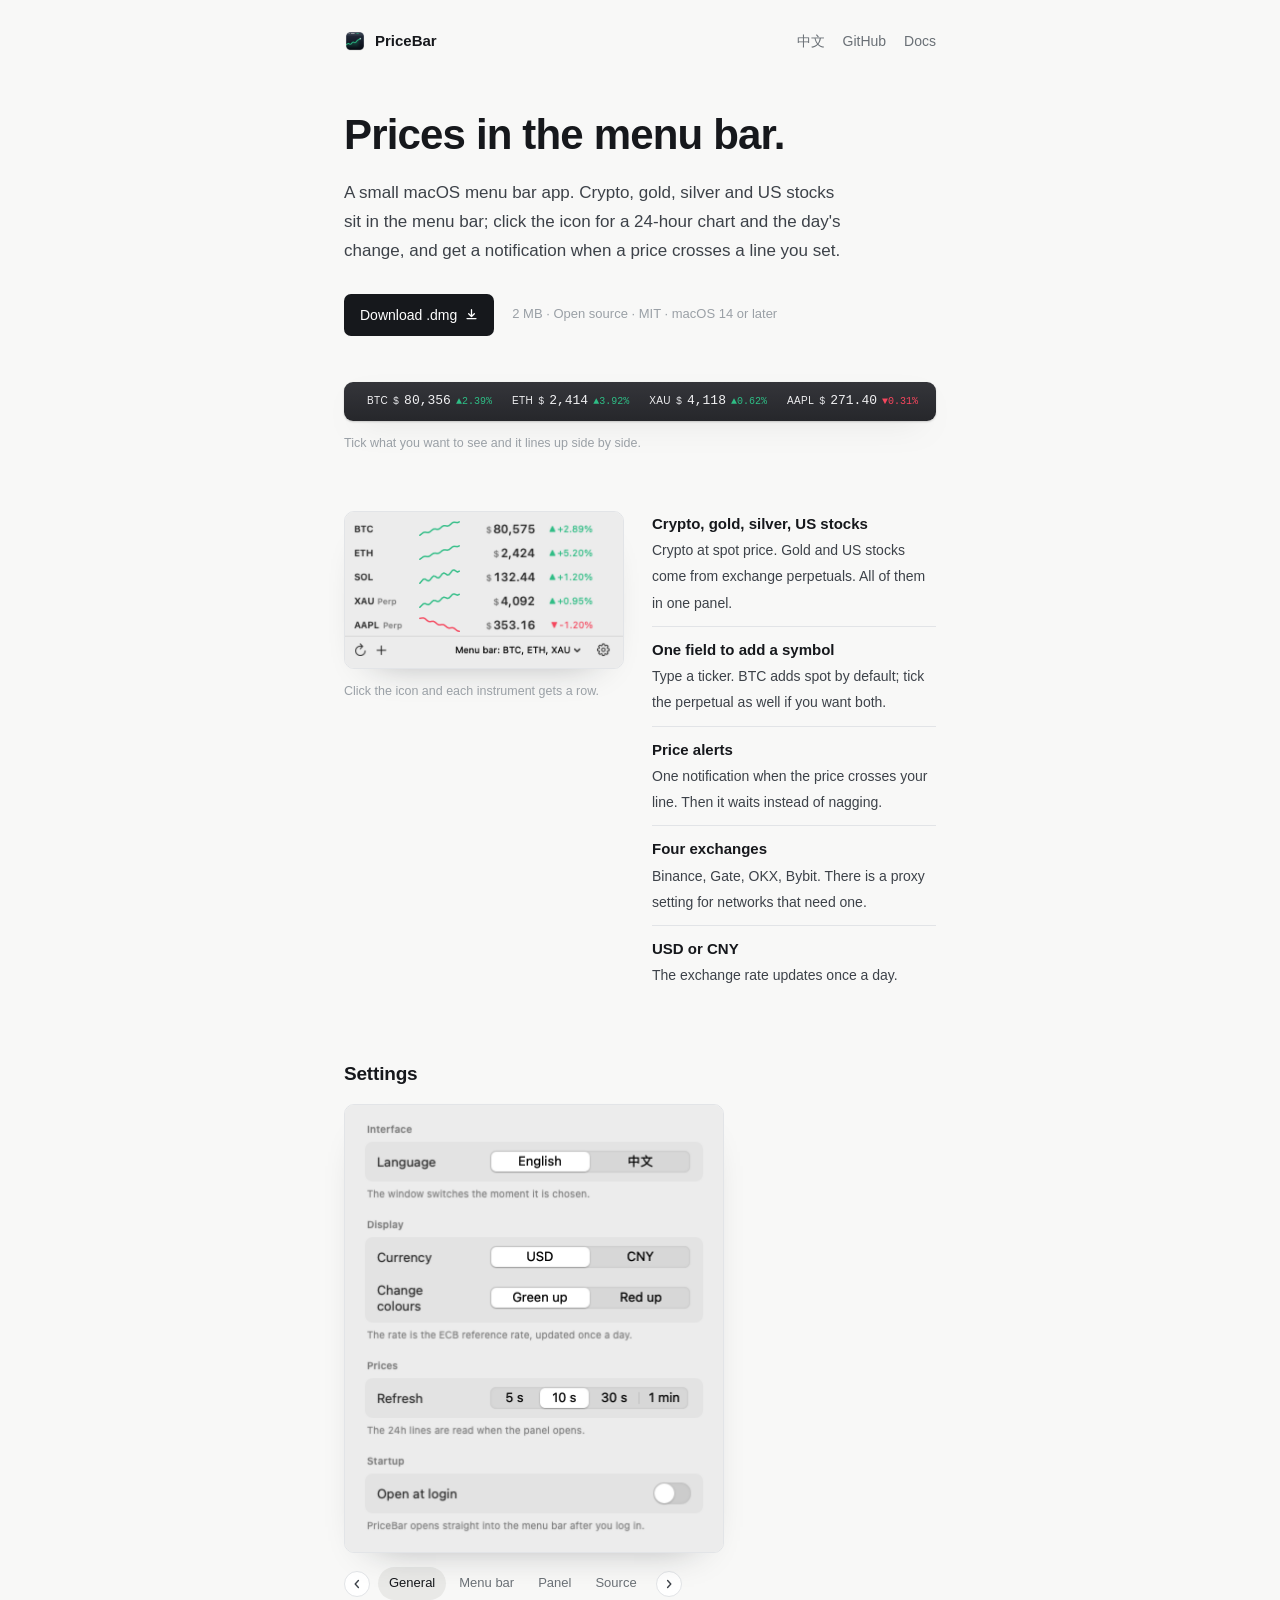
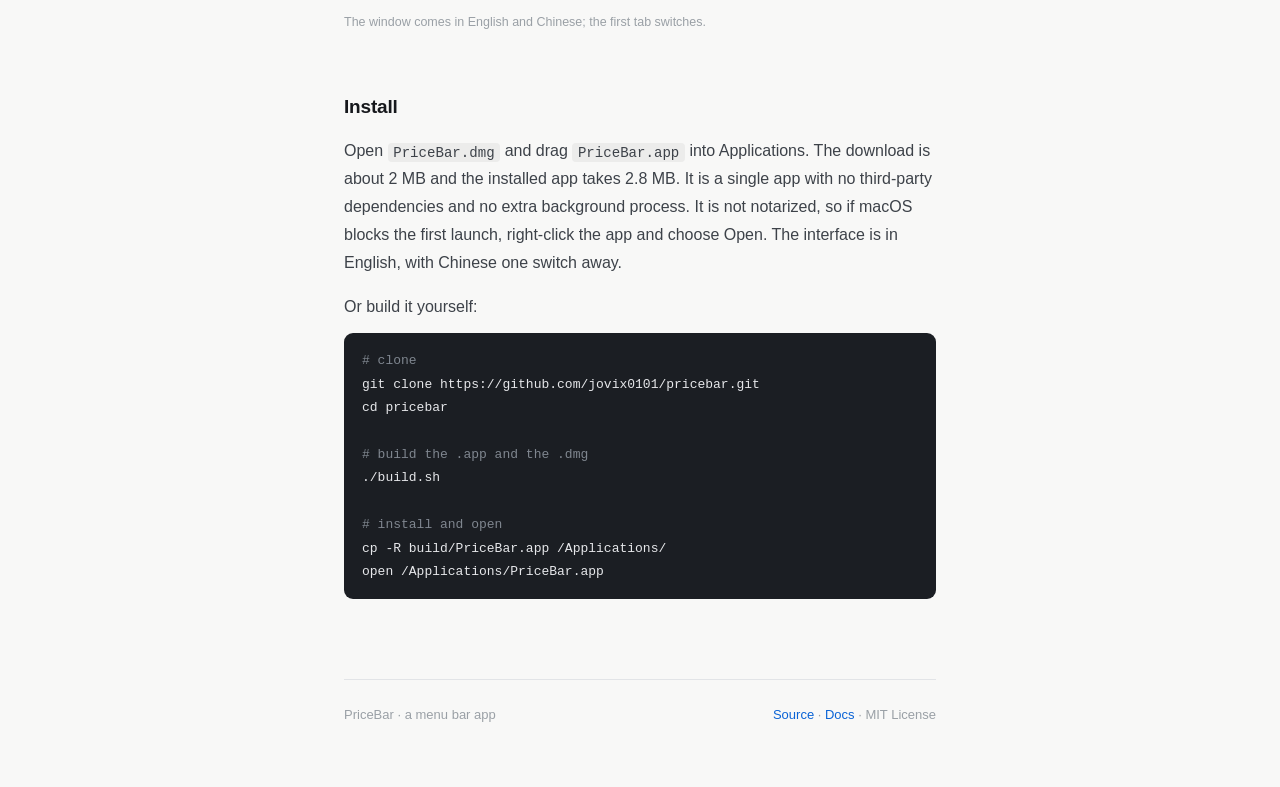
==== docs/index.html @ 07b7ef8c "界面中英双语，默认英文；产品页英文在前 设置里加语言（通用页第一组，默认英文），选完立刻生效，不用重启。界面 不再写死中文：Sources/PriceBarCore/Strings.swift 收着界" ====
<!doctype html>
<html lang="en">
<head>
<meta charset="utf-8">
<meta name="viewport" content="width=device-width, initial-scale=1">
<title>PriceBar — prices in the menu bar</title>
<meta name="description" content="A macOS menu bar app for crypto, gold, silver and US stock prices. Click the icon for a 24-hour chart and change, and get a notification when a price crosses your line. Open source, free.">
<link rel="canonical" href="https://jovix0101.github.io/pricebar/">
<link rel="alternate" hreflang="zh-CN" href="https://jovix0101.github.io/pricebar/zh.html">
<link rel="alternate" hreflang="en" href="https://jovix0101.github.io/pricebar/">
<link rel="alternate" hreflang="x-default" href="https://jovix0101.github.io/pricebar/">
<meta name="theme-color" content="#f8f8f7">
<link rel="apple-touch-icon" href="icon.png">
<link rel="icon" href="data:image/svg+xml,%3Csvg xmlns='http://www.w3.org/2000/svg' viewBox='0 0 64 64'%3E%3Crect width='64' height='64' rx='14' fill='%2316181c'/%3E%3Cpath d='M12 40l10-9 8 5 9-13 13-6' fill='none' stroke='%232ebd85' stroke-width='5' stroke-linecap='round' stroke-linejoin='round'/%3E%3C/svg%3E">

<meta property="og:type" content="website">
<meta property="og:site_name" content="PriceBar">
<meta property="og:locale" content="en_US">
<meta property="og:url" content="https://jovix0101.github.io/pricebar/">
<meta property="og:title" content="PriceBar — prices in the menu bar">
<meta property="og:description" content="A macOS menu bar app for crypto, gold, silver and US stock prices: 24-hour chart, change, price alerts. Open source, free.">
<meta property="og:image" content="https://jovix0101.github.io/pricebar/card.png">
<meta property="og:image:width" content="1200">
<meta property="og:image:height" content="630">
<meta name="twitter:card" content="summary_large_image">
<meta name="twitter:title" content="PriceBar — prices in the menu bar">
<meta name="twitter:description" content="A macOS menu bar app for crypto, gold, silver and US stock prices: 24-hour chart, change, price alerts. Open source, free.">
<meta name="twitter:image" content="https://jovix0101.github.io/pricebar/card.png">

<script type="application/ld+json">
{
  "@context": "https://schema.org",
  "@type": "SoftwareApplication",
  "name": "PriceBar",
  "operatingSystem": "macOS 14+",
  "applicationCategory": "FinanceApplication",
  "applicationSubCategory": "Price ticker",
  "description": "A macOS menu bar app for crypto, gold, silver and US stock prices: 24-hour chart, change, price alerts.",
  "url": "https://jovix0101.github.io/pricebar/",
  "downloadUrl": "https://github.com/jovix0101/pricebar/releases/latest",
  "fileSize": "2 MB",
  "screenshot": "https://jovix0101.github.io/pricebar/panel.png",
  "softwareVersion": "0.4.0",
  "license": "https://opensource.org/license/mit",
  "isAccessibleForFree": true,
  "offers": { "@type": "Offer", "price": "0", "priceCurrency": "USD" },
  "author": { "@type": "Person", "name": "jovix0101", "url": "https://github.com/jovix0101" },
  "codeRepository": "https://github.com/jovix0101/pricebar"
}
</script>

<link rel="stylesheet" href="style.css">
<script>document.documentElement.className += ' shots-js';</script>
</head>
<body>

<div class="wrap">

  <header>
    <div class="wordmark">
      <img src="icon.png" width="22" height="22" alt="" aria-hidden="true" style="display:block">
      PriceBar
    </div>
    <nav>
      <a href="zh.html" lang="zh-CN" hreflang="zh-CN">中文</a>
      <a href="https://github.com/jovix0101/pricebar">GitHub</a>
      <a href="https://github.com/jovix0101/pricebar#readme">Docs</a>
    </nav>
  </header>

  <div class="hero">
    <h1>Prices in the menu bar.</h1>
    <p class="lede">
      A small macOS menu bar app. Crypto, gold, silver and US stocks sit in the menu bar;
      click the icon for a 24-hour chart and the day's change, and get a notification
      when a price crosses a line you set.
    </p>

    <div class="actions">
      <a class="btn" href="https://github.com/jovix0101/pricebar/releases/latest/download/PriceBar.dmg">
        Download .dmg
        <svg width="13" height="13" viewBox="0 0 16 16" fill="none" aria-hidden="true">
          <path d="M8 2v8M4.5 7l3.5 3.5L11.5 7M2.5 13h11" stroke="currentColor" stroke-width="1.6"
                stroke-linecap="round" stroke-linejoin="round"/>
        </svg>
      </a>
      <span class="meta">2 MB · Open source · MIT · macOS 14 or later</span>
    </div>

    <div class="menubar" role="img" aria-label="Menu bar example: BTC $80,356 ▲2.39%, ETH $2,414 ▲3.92%, XAU $4,118 ▲0.62%, AAPL $271.40 ▼0.31%">
      <div class="label">
        <span class="coin">BTC</span><span class="sym">$</span><span>80,356</span><span class="chg">▲2.39%</span>
      </div>
      <div class="label">
        <span class="coin">ETH</span><span class="sym">$</span><span>2,414</span><span class="chg">▲3.92%</span>
      </div>
      <div class="label">
        <span class="coin">XAU</span><span class="sym">$</span><span>4,118</span><span class="chg">▲0.62%</span>
      </div>
      <div class="label">
        <span class="coin">AAPL</span><span class="sym">$</span><span>271.40</span><span class="chg down">▼0.31%</span>
      </div>
    </div>
    <p class="cap">Tick what you want to see and it lines up side by side.</p>
  </div>

  <section>
    <div class="pair">
      <figure>
        <img class="shot shot-panel" src="panel.png" width="300" height="169" loading="lazy"
             alt="PriceBar panel: BTC and ETH spot, gold XAU and Apple AAPL perpetuals, each with a 24-hour chart, dollar price and change">
        <figcaption class="cap">Click the icon and each instrument gets a row.</figcaption>
      </figure>
      <ul class="points">
        <li><b>Crypto, gold, silver, US stocks</b><span>Crypto at spot price. Gold and US stocks come from exchange perpetuals. All of them in one panel.</span></li>
        <li><b>One field to add a symbol</b><span>Type a ticker. BTC adds spot by default; tick the perpetual as well if you want both.</span></li>
        <li><b>Price alerts</b><span>One notification when the price crosses your line. Then it waits instead of nagging.</span></li>
        <li><b>Four exchanges</b><span>Binance, Gate, OKX, Bybit. There is a proxy setting for networks that need one.</span></li>
        <li><b>USD or CNY</b><span>The exchange rate updates once a day.</span></li>
      </ul>
    </div>
  </section>

  <section>
    <h2>Settings</h2>
    <div class="shots" data-shots>
      <div class="shots-track">
        <figure class="shot-slide on">
          <img src="settings-general.png" width="380" height="450"
               alt="General tab: currency in USD or CNY, green-or-red change colours, refresh interval from 5 seconds to a minute, and launch at login">
        </figure>
        <figure class="shot-slide">
          <img src="settings-menubar.png" width="380" height="326"
               alt="Menu bar tab: which instruments appear in the menu bar, drag the handles to reorder, and text colour set to automatic, dark, light or following the change">
        </figure>
        <figure class="shot-slide">
          <img src="settings-panel.png" width="380" height="171"
               alt="Panel tab: how many rows the panel shows before it scrolls, and whether a click opens the contract page">
        </figure>
        <figure class="shot-slide">
          <img src="settings-source.png" width="380" height="197"
               alt="Source and proxy tab: pick Binance, Gate, OKX or Bybit, and set the proxy to direct, system or a custom address, with a connection test">
        </figure>
      </div>
      <div class="shots-bar">
        <button class="shots-arrow" data-step="-1" aria-label="Previous tab">
          <svg width="12" height="12" viewBox="0 0 12 12" aria-hidden="true">
            <path d="M7.4 2.6 4.2 6l3.2 3.4" fill="none" stroke="currentColor"
                  stroke-width="1.4" stroke-linecap="round" stroke-linejoin="round"/>
          </svg>
        </button>
        <div class="shots-tabs">
          <button class="shots-tab" aria-pressed="true">General</button>
          <button class="shots-tab" aria-pressed="false">Menu bar</button>
          <button class="shots-tab" aria-pressed="false">Panel</button>
          <button class="shots-tab" aria-pressed="false">Source</button>
        </div>
        <button class="shots-arrow" data-step="1" aria-label="Next tab">
          <svg width="12" height="12" viewBox="0 0 12 12" aria-hidden="true">
            <path d="M4.6 2.6 7.8 6l-3.2 3.4" fill="none" stroke="currentColor"
                  stroke-width="1.4" stroke-linecap="round" stroke-linejoin="round"/>
          </svg>
        </button>
      </div>
      <p class="cap">The window comes in English and Chinese; the first tab switches.</p>
    </div>
  </section>

  <section>
    <h2>Install</h2>
    <p style="margin:0 0 16px;color:var(--body)">
      Open <code>PriceBar.dmg</code> and drag <code>PriceBar.app</code> into Applications.
      The download is about 2 MB and the installed app takes 2.8 MB. It is a single app with no
      third-party dependencies and no extra background process. It is not notarized, so if macOS blocks
      the first launch, right-click the app and choose Open. The interface is in English, with Chinese
      one switch away.
    </p>
    <p style="margin:0 0 12px;color:var(--body)">
      Or build it yourself:
    </p>
<pre><span class="c"># clone</span>
git clone https://github.com/jovix0101/pricebar.git
cd pricebar

<span class="c"># build the .app and the .dmg</span>
./build.sh

<span class="c"># install and open</span>
cp -R build/PriceBar.app /Applications/
open /Applications/PriceBar.app</pre>
  </section>

  <footer>
    <span>PriceBar · a menu bar app</span>
    <span>
      <a href="https://github.com/jovix0101/pricebar">Source</a> ·
      <a href="https://github.com/jovix0101/pricebar/blob/main/README.md">Docs</a> ·
      MIT License
    </span>
  </footer>

</div>

<script src="shots.js" defer></script>
</body>
</html>
---- docs/style.css ----
:root {
    --ink: #16181c;
    --body: #3d4249;
    --muted: #6a7076;
    --faint: #9aa0a6;
    --line: #e2e4e7;
    --paper: #f8f8f7;
    --card: #ffffff;
    /* app 与页面用同一对涨跌色，取自币安 */
    --up: #2ebd85;
    --down: #f6465d;
    --accent: #0a63d6;
    --mono: ui-monospace, "SF Mono", SFMono-Regular, Menlo, monospace;
    --sans: -apple-system, BlinkMacSystemFont, "SF Pro Text", "PingFang SC",
            "Helvetica Neue", "Microsoft YaHei", sans-serif;
  }

  * { box-sizing: border-box; }
  html { -webkit-text-size-adjust: 100%; }

  body {
    margin: 0;
    background: var(--paper);
    color: var(--ink);
    font-family: var(--sans);
    font-size: 16px;
    line-height: 1.75;
    -webkit-font-smoothing: antialiased;
  }

  a { color: var(--accent); text-decoration: none; }
  a:hover { text-decoration: underline; text-underline-offset: 3px; }

  .wrap { max-width: 640px; margin: 0 auto; padding: 0 24px; }

  header {
    display: flex;
    align-items: center;
    justify-content: space-between;
    padding-top: 28px;
    font-size: 14px;
  }

  .wordmark { display: flex; align-items: center; gap: 9px; font-weight: 600; font-size: 15px; }
  header nav { display: flex; gap: 18px; color: var(--muted); }
  header nav a { color: var(--muted); }

  .hero { padding-top: 54px; }

  h1 {
    margin: 0;
    font-size: clamp(28px, 6.4vw, 42px);
    line-height: 1.3;
    letter-spacing: -0.02em;
    font-weight: 600;
  }

  .lede {
    margin: 16px 0 0;
    max-width: 30em;
    font-size: 17px;
    line-height: 1.7;
    color: var(--body);
  }

  .actions {
    display: flex;
    flex-wrap: wrap;
    gap: 10px 18px;
    align-items: center;
    margin-top: 28px;
    font-size: 14px;
  }

  .btn {
    display: inline-flex;
    align-items: center;
    gap: 8px;
    padding: 9px 16px;
    border-radius: 7px;
    background: var(--ink);
    color: #fff;
    font-weight: 500;
  }

  .btn:hover { text-decoration: none; background: #22262d; }
  .actions .meta { color: var(--faint); font-size: 13px; }

  /* 菜单栏示意：把 app 的样子先看一眼，再往下读 */
  .menubar {
    margin-top: 46px;
    border-radius: 9px;
    background: linear-gradient(180deg, #34353a, #26272b);
    box-shadow: 0 1px 2px rgba(0,0,0,.18), 0 12px 32px -18px rgba(0,0,0,.5);
    padding: 8px 18px;
    display: flex;
    justify-content: flex-end;
    align-items: center;
    flex-wrap: wrap;
    gap: 6px 20px;
  }

  .label {
    display: flex;
    align-items: baseline;
    gap: 5px;
    color: #f2f2f4;
    font-family: var(--mono);
    font-size: 13px;
    font-variant-numeric: tabular-nums;
  }

  .label .coin {
    font-family: var(--sans);
    font-size: 10px;
    font-weight: 500;
    letter-spacing: 0.04em;
  }

  .label .sym { font-size: 10px; color: #e4e5e8; }

  /* 涨跌幅永远是红绿，与文字颜色设置无关，所以示意图也这样画 */
  .label .chg { font-size: 10px; color: var(--up); }
  .label .down { color: var(--down); }

  .cap {
    margin: 12px 0 0;
    font-size: 12.5px;
    line-height: 1.6;
    color: var(--faint);
  }

  section { padding-top: 58px; }

  h2 {
    margin: 0 0 14px;
    font-size: 19px;
    font-weight: 600;
    letter-spacing: -0.01em;
  }

  figure { margin: 0; }

  .shot {
    display: block;
    height: auto;
    border-radius: 10px;
    border: 1px solid var(--line);
    background: var(--card);
    box-shadow: 0 18px 40px -30px rgba(20,24,30,.45);
  }

  .shot-panel { width: 300px; max-width: 100%; }

  /* 设置的四页截在一个位置轮换，高度跟着当前页走 */
  .shots { margin-top: 2px; }
  .shots-track { position: relative; }
  /* 脚本跑起来之前先按最高的一页占住位置，免得内容跳一下 */
  .shots-js .shots-track {
    /* width 得先定住：只给 height 和 aspect-ratio 时，浏览器会拿高度反推宽度，
       短的那几页（面板只有 171px 高）就会连图一起缩窄。 */
    width: 100%;
    aspect-ratio: 380 / 450;
    transition: height .28s cubic-bezier(.4, 0, .2, 1);
  }

  /* 2× 渲染的截图按 1× 大小显示：Retina 上依然清晰，又不至于占满一屏 */
  .shot-slide { margin: 0; max-width: 380px; }
  .shot-slide img {
    display: block;
    width: 100%;
    height: auto;
    border-radius: 10px;
    border: 1px solid var(--line);
    background: var(--card);
    box-shadow: 0 18px 40px -30px rgba(20, 24, 30, .45);
  }

  /* 没有脚本时四张图顺次排下来，也能看 */
  .shot-slide + .shot-slide { margin-top: 18px; }
  .shots-js .shot-slide {
    position: absolute;
    top: 0;
    left: 0;
    right: 0;
    margin-top: 0;
    opacity: 0;
    visibility: hidden;
    transition: opacity .22s ease;
  }
  .shots-js .shot-slide.on { opacity: 1; visibility: visible; }

  .shots-bar {
    display: none;
    align-items: center;
    gap: 8px;
    margin-top: 14px;
  }
  .shots-tabs { display: flex; flex-wrap: wrap; gap: 2px; }
  .shots-arrow, .shots-tab { font: inherit; cursor: pointer; }
  .shots-arrow {
    flex: none;
    width: 26px;
    height: 26px;
    padding: 0;
    display: grid;
    place-items: center;
    border-radius: 50%;
    border: 1px solid var(--line);
    background: var(--card);
    color: var(--body);
  }
  .shots-arrow:hover { border-color: #c8cbd0; color: var(--ink); }
  .shots-arrow:active { transform: scale(.94); }
  .shots-tab {
    font-size: 13px;
    color: var(--muted);
    background: none;
    border: 0;
    border-radius: 999px;
    padding: 5px 11px;
  }
  .shots-tab:hover { color: var(--ink); }
  .shots-tab[aria-pressed="true"] { background: #e9e9e7; color: var(--ink); }
  .shots-js .shots-bar { display: flex; }
  .shots-arrow:focus-visible,
  .shots-tab:focus-visible { outline: 2px solid var(--ink); outline-offset: 2px; }

  @media (prefers-reduced-motion: reduce) {
    .shots-js .shots-track,
    .shots-js .shot-slide { transition: none; }
  }

  /* 截图与说明并排：一屏看完，不用滚两次 */
  .pair {
    display: grid;
    grid-template-columns: 280px 1fr;
    gap: 28px;
    align-items: start;
  }

  .points { margin: 0; padding: 0; list-style: none; }
  .points li { padding: 10px 0; border-bottom: 1px solid var(--line); font-size: 15px; }
  .points li:first-child { padding-top: 0; }
  .points li:last-child { border-bottom: 0; }
  .points b { display: block; font-weight: 600; }
  .points span { color: var(--body); font-size: 14px; line-height: 1.65; }

  code {
    font-family: var(--mono);
    font-size: 0.88em;
    background: #ececeb;
    padding: 0.12em 0.4em;
    border-radius: 4px;
  }

  pre {
    margin: 0;
    padding: 16px 18px;
    border-radius: 9px;
    background: #1b1e23;
    color: #e6e7ea;
    overflow-x: auto;
    font-family: var(--mono);
    font-size: 13px;
    line-height: 1.8;
  }

  pre .c { color: #7f868f; }

  footer {
    margin-top: 80px;
    border-top: 1px solid var(--line);
    padding: 24px 0 60px;
    font-size: 13px;
    color: var(--faint);
    display: flex;
    flex-wrap: wrap;
    gap: 8px 20px;
    justify-content: space-between;
  }

  @media (max-width: 560px) {
    .hero { padding-top: 40px; }
    section { padding-top: 52px; }
    .menubar { justify-content: flex-start; gap: 3px 12px; padding: 8px 12px; }
    .label { font-size: 12px; }
    .pair { grid-template-columns: 1fr; gap: 22px; }
  }

  @media (max-width: 400px) {
    .label { font-size: 11px; }
  }
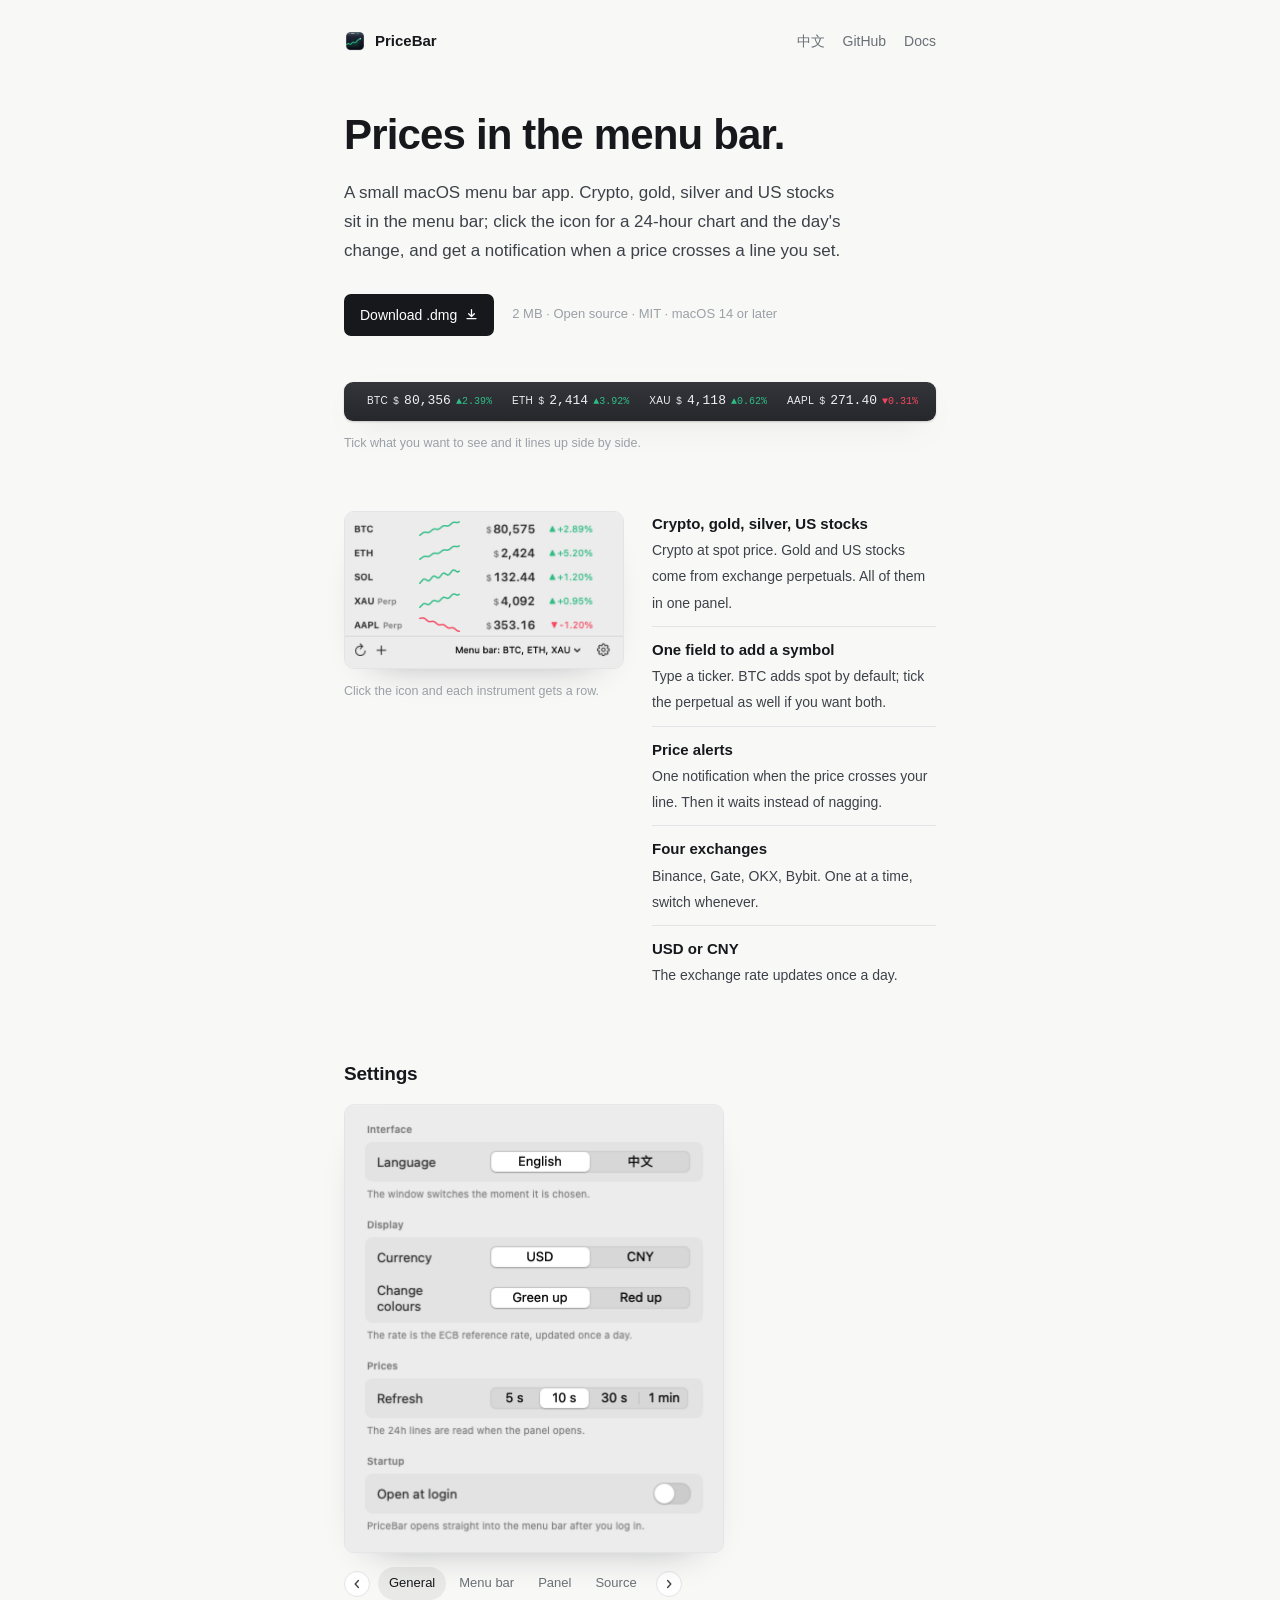
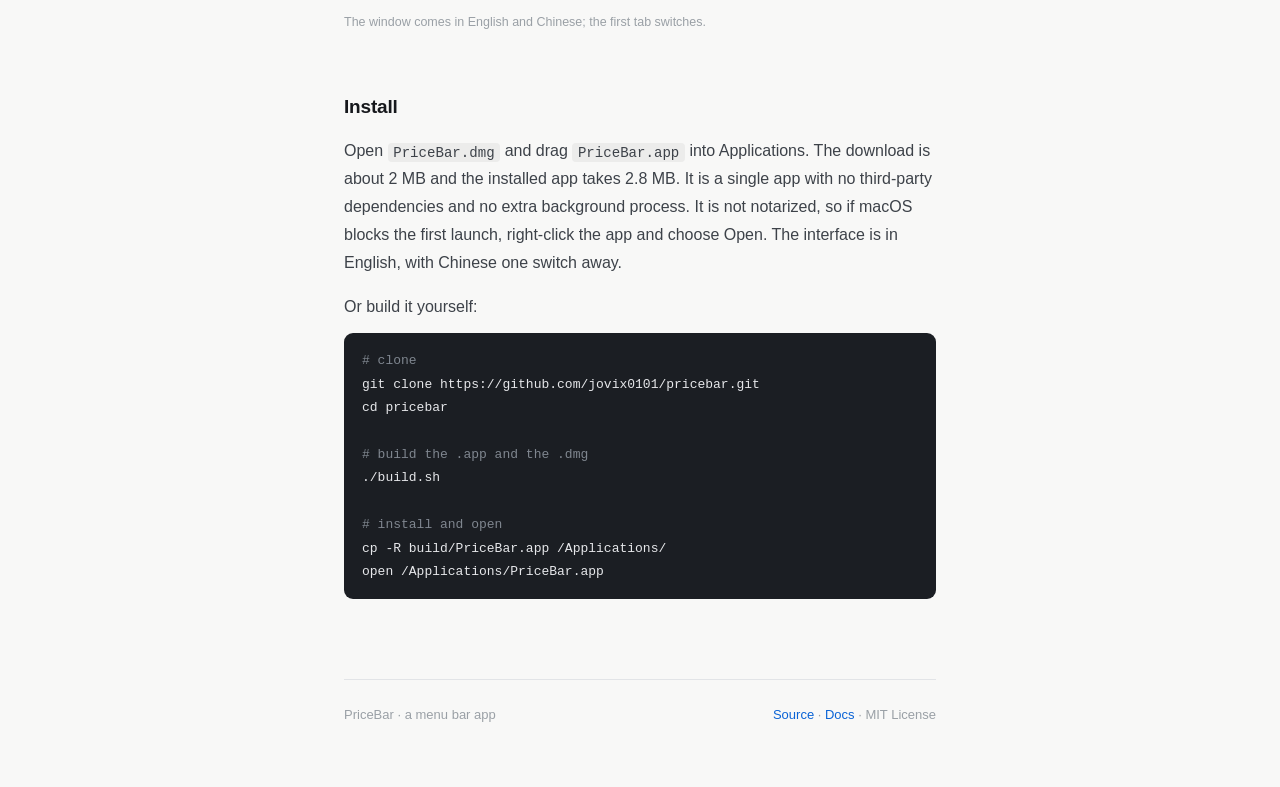
==== commit b5cb8c9c: "产品页：截图切换不再改高度，四页不再提代理 - 轮播轨道按最高那一页（通用）占位，换页只换图，下面的标签和箭头不动；   短的页在轨道里垂直居中，窄屏同样成立 - 去掉讲代理的那句，改成「一次用一个，" ====
--- a/docs/index.html
+++ b/docs/index.html
@@ -40,7 +40,7 @@
   "downloadUrl": "https://github.com/jovix0101/pricebar/releases/latest",
   "fileSize": "2 MB",
   "screenshot": "https://jovix0101.github.io/pricebar/panel.png",
-  "softwareVersion": "0.4.0",
+  "softwareVersion": "0.5.0",
   "license": "https://opensource.org/license/mit",
   "isAccessibleForFree": true,
   "offers": { "@type": "Offer", "price": "0", "priceCurrency": "USD" },
@@ -115,7 +115,7 @@
         <li><b>Crypto, gold, silver, US stocks</b><span>Crypto at spot price. Gold and US stocks come from exchange perpetuals. All of them in one panel.</span></li>
         <li><b>One field to add a symbol</b><span>Type a ticker. BTC adds spot by default; tick the perpetual as well if you want both.</span></li>
         <li><b>Price alerts</b><span>One notification when the price crosses your line. Then it waits instead of nagging.</span></li>
-        <li><b>Four exchanges</b><span>Binance, Gate, OKX, Bybit. There is a proxy setting for networks that need one.</span></li>
+        <li><b>Four exchanges</b><span>Binance, Gate, OKX, Bybit. One at a time, switch whenever.</span></li>
         <li><b>USD or CNY</b><span>The exchange rate updates once a day.</span></li>
       </ul>
     </div>
--- a/docs/style.css
+++ b/docs/style.css
@@ -152,16 +152,16 @@
 
   .shot-panel { width: 300px; max-width: 100%; }
 
-  /* 设置的四页截在一个位置轮换，高度跟着当前页走 */
+  /* 设置的四页截在一个位置轮换。四页高低不一样，但轨道只占最高那一页的高度：
+     换页时下面的标签和箭头不动，短的那几页居中放着。 */
   .shots { margin-top: 2px; }
   .shots-track { position: relative; }
-  /* 脚本跑起来之前先按最高的一页占住位置，免得内容跳一下 */
+  /* 脚本跑起来之前也按最高的一页占住位置，免得内容跳一下。
+     width 得先定住：只给 height 和 aspect-ratio 时，浏览器会拿高度反推宽度，
+     短的那几页（面板只有 171px 高）就会连图一起缩窄。 */
   .shots-js .shots-track {
-    /* width 得先定住：只给 height 和 aspect-ratio 时，浏览器会拿高度反推宽度，
-       短的那几页（面板只有 171px 高）就会连图一起缩窄。 */
     width: 100%;
     aspect-ratio: 380 / 450;
-    transition: height .28s cubic-bezier(.4, 0, .2, 1);
   }
 
   /* 2× 渲染的截图按 1× 大小显示：Retina 上依然清晰，又不至于占满一屏 */
@@ -180,9 +180,10 @@
   .shot-slide + .shot-slide { margin-top: 18px; }
   .shots-js .shot-slide {
     position: absolute;
-    top: 0;
+    top: 50%;
     left: 0;
     right: 0;
+    transform: translateY(-50%);
     margin-top: 0;
     opacity: 0;
     visibility: hidden;
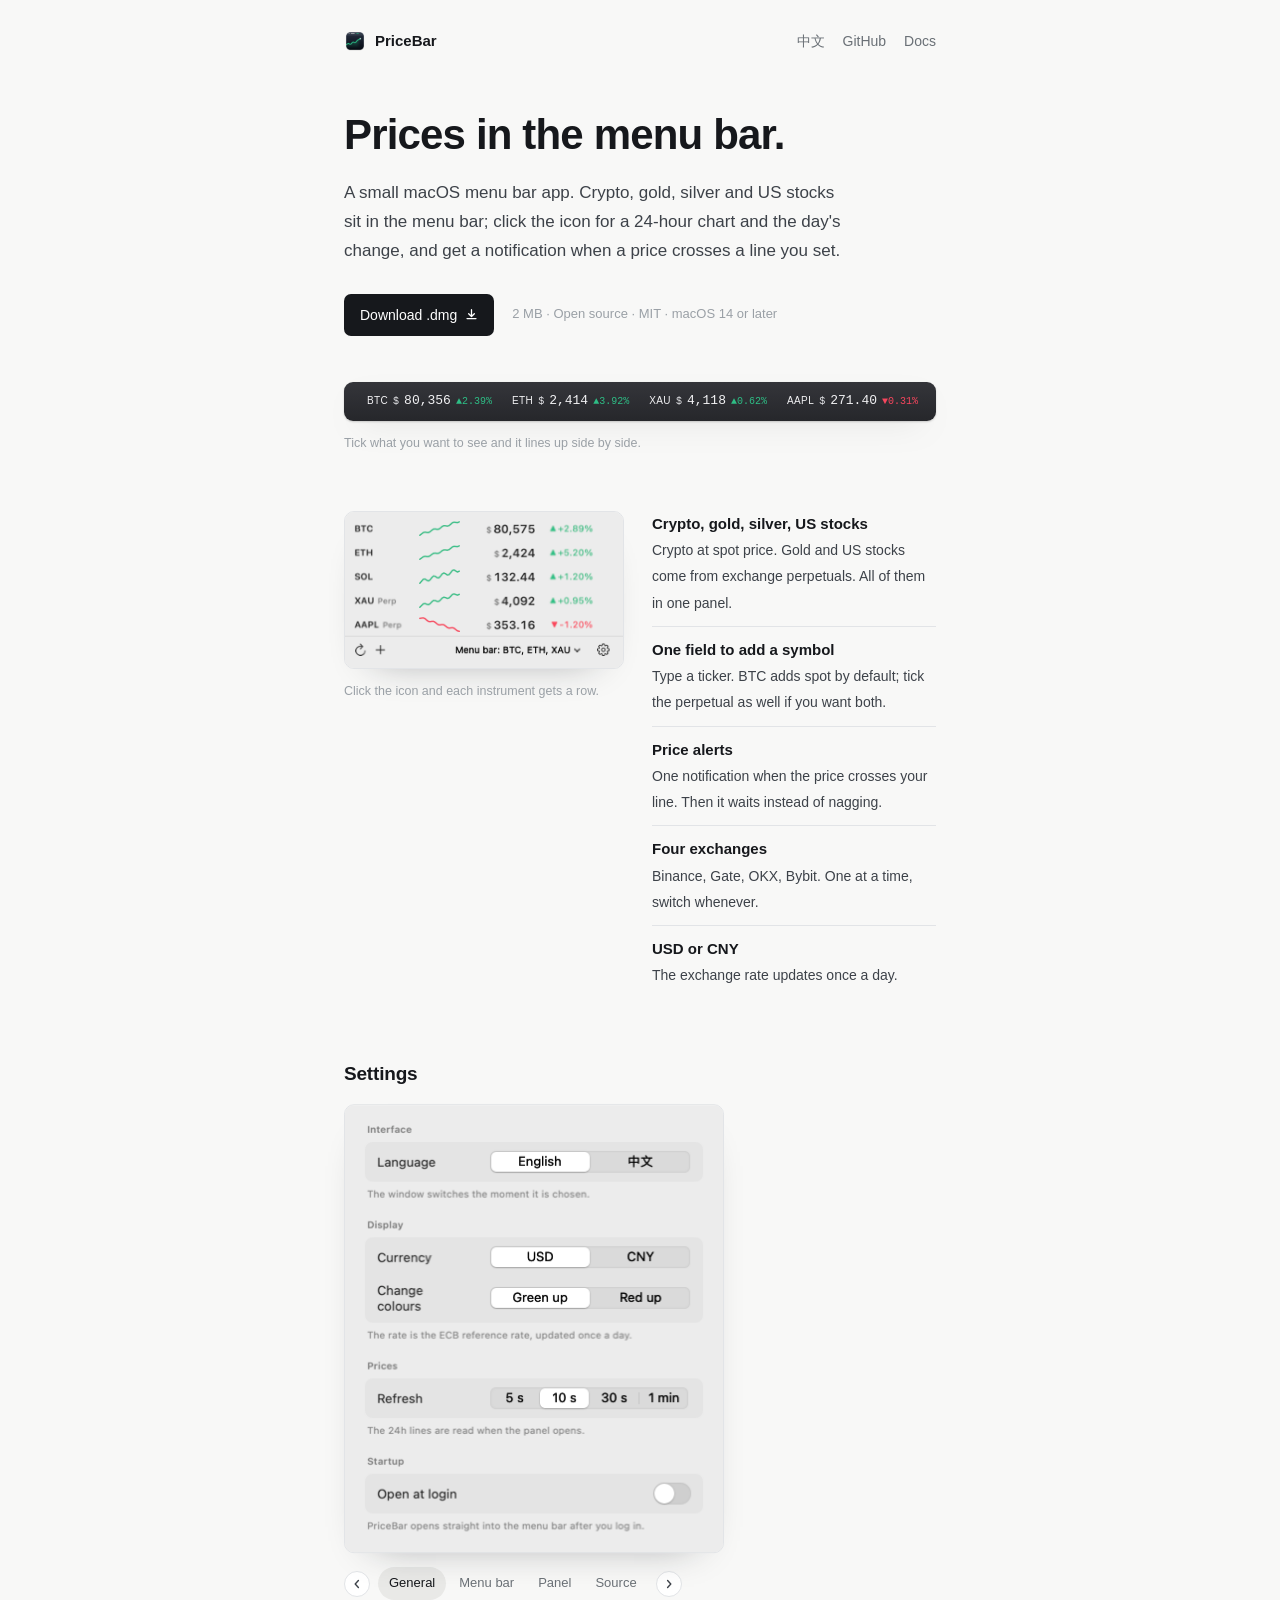
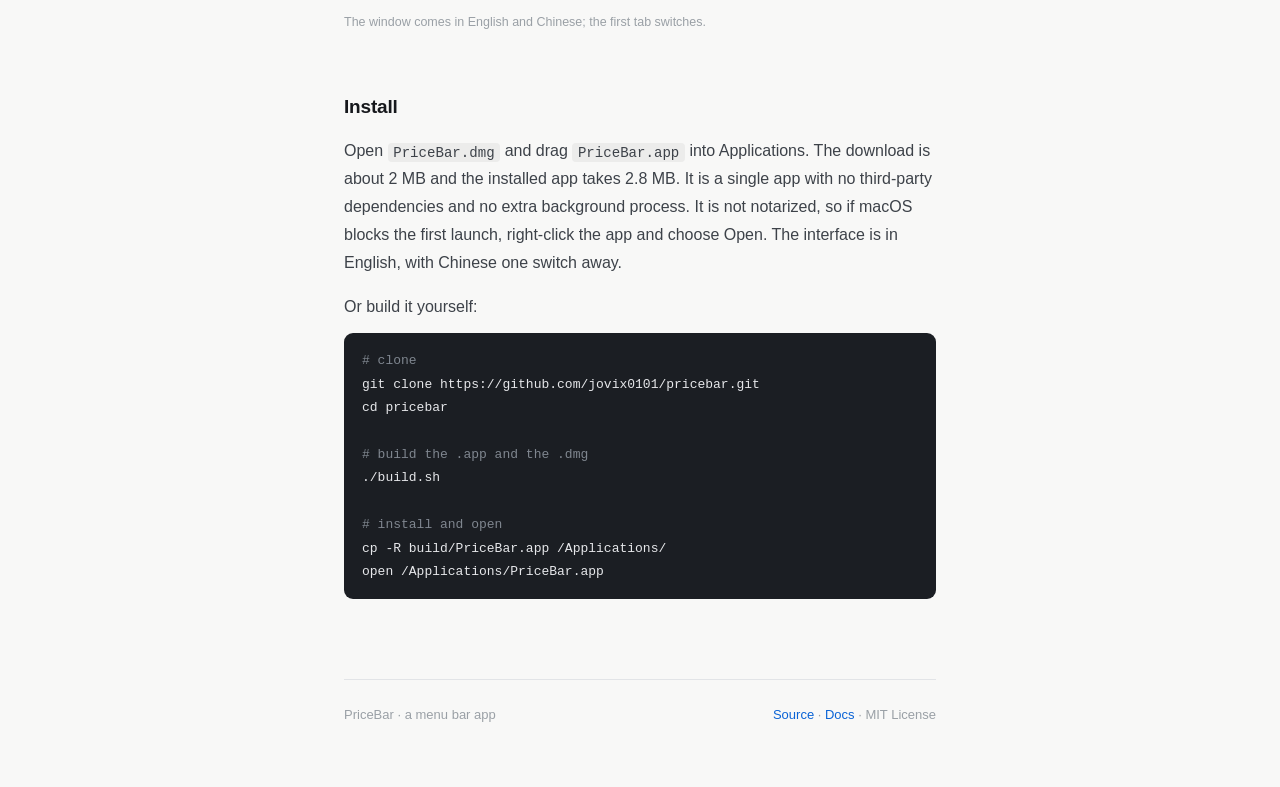
==== commit 16721903: "产品页截图重画：真的 2× 渲染，再各出一份 1× - 之前窗口在 1× 屏幕上渲染，2× 位图其实是 1× 图拉伸，页面一缩放就糊。   现在窗口固定报 2× 的 backingScaleFacto" ====
--- a/docs/index.html
+++ b/docs/index.html
@@ -39,7 +39,7 @@
   "url": "https://jovix0101.github.io/pricebar/",
   "downloadUrl": "https://github.com/jovix0101/pricebar/releases/latest",
   "fileSize": "2 MB",
-  "screenshot": "https://jovix0101.github.io/pricebar/panel.png",
+  "screenshot": "https://jovix0101.github.io/pricebar/panel@2x.png",
   "softwareVersion": "0.5.0",
   "license": "https://opensource.org/license/mit",
   "isAccessibleForFree": true,
@@ -107,7 +107,7 @@
   <section>
     <div class="pair">
       <figure>
-        <img class="shot shot-panel" src="panel.png" width="300" height="169" loading="lazy"
+        <img class="shot shot-panel" src="panel.png" srcset="panel@2x.png 2x" width="300" height="169" loading="lazy"
              alt="PriceBar panel: BTC and ETH spot, gold XAU and Apple AAPL perpetuals, each with a 24-hour chart, dollar price and change">
         <figcaption class="cap">Click the icon and each instrument gets a row.</figcaption>
       </figure>
@@ -126,19 +126,19 @@
     <div class="shots" data-shots>
       <div class="shots-track">
         <figure class="shot-slide on">
-          <img src="settings-general.png" width="380" height="450"
+          <img src="settings-general.png" srcset="settings-general@2x.png 2x" width="380" height="450"
                alt="General tab: currency in USD or CNY, green-or-red change colours, refresh interval from 5 seconds to a minute, and launch at login">
         </figure>
         <figure class="shot-slide">
-          <img src="settings-menubar.png" width="380" height="326"
+          <img src="settings-menubar.png" srcset="settings-menubar@2x.png 2x" width="380" height="326"
                alt="Menu bar tab: which instruments appear in the menu bar, drag the handles to reorder, and text colour set to automatic, dark, light or following the change">
         </figure>
         <figure class="shot-slide">
-          <img src="settings-panel.png" width="380" height="171"
+          <img src="settings-panel.png" srcset="settings-panel@2x.png 2x" width="380" height="171"
                alt="Panel tab: how many rows the panel shows before it scrolls, and whether a click opens the contract page">
         </figure>
         <figure class="shot-slide">
-          <img src="settings-source.png" width="380" height="197"
+          <img src="settings-source.png" srcset="settings-source@2x.png 2x" width="380" height="197"
                alt="Source and proxy tab: pick Binance, Gate, OKX or Bybit, and set the proxy to direct, system or a custom address, with a connection test">
         </figure>
       </div>
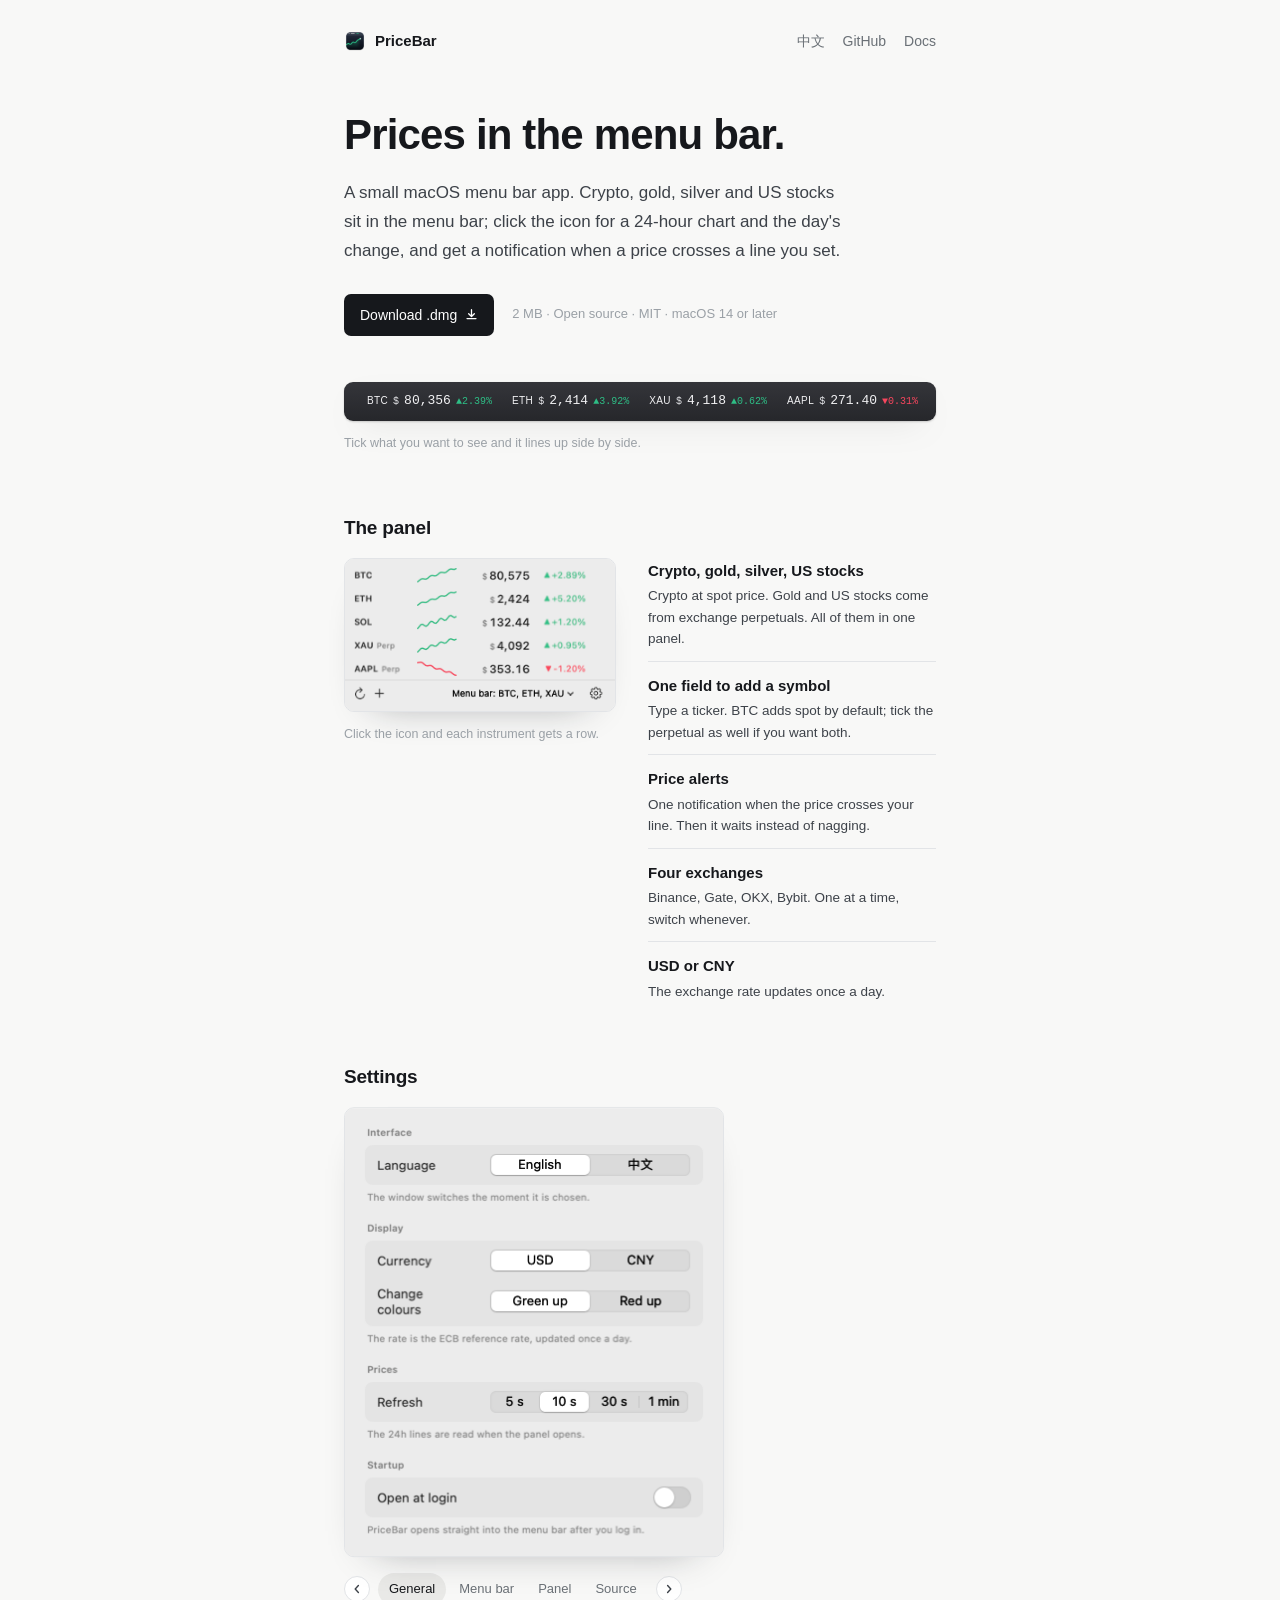
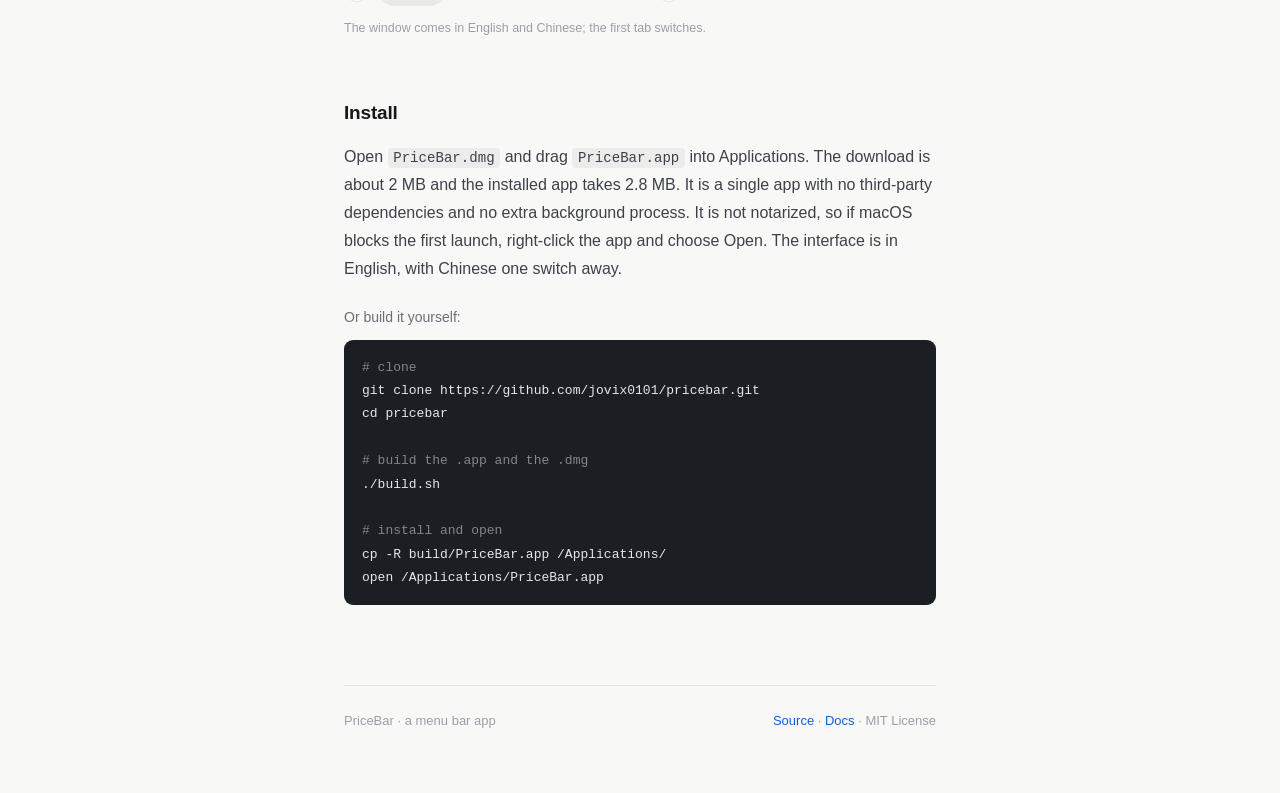
==== commit 9a7c9fbb: "产品页：面板与设置两块重排，安装标题改回「安装」 面板这一块加了标题，截图与右侧说明列对齐；说明从散列表改成每行一句标题 一句说明，分隔线连续，行距统一。  设置那一块只有一张 380 宽的窗口截图，" ====
--- a/docs/index.html
+++ b/docs/index.html
@@ -105,13 +105,14 @@
   </div>
 
   <section>
-    <div class="pair">
+    <h2>The panel</h2>
+    <div class="feature">
       <figure>
         <img class="shot shot-panel" src="panel.png" srcset="panel@2x.png 2x" width="300" height="169" loading="lazy"
              alt="PriceBar panel: BTC and ETH spot, gold XAU and Apple AAPL perpetuals, each with a 24-hour chart, dollar price and change">
         <figcaption class="cap">Click the icon and each instrument gets a row.</figcaption>
       </figure>
-      <ul class="points">
+      <ul class="spec">
         <li><b>Crypto, gold, silver, US stocks</b><span>Crypto at spot price. Gold and US stocks come from exchange perpetuals. All of them in one panel.</span></li>
         <li><b>One field to add a symbol</b><span>Type a ticker. BTC adds spot by default; tick the perpetual as well if you want both.</span></li>
         <li><b>Price alerts</b><span>One notification when the price crosses your line. Then it waits instead of nagging.</span></li>
@@ -168,16 +169,14 @@
 
   <section>
     <h2>Install</h2>
-    <p style="margin:0 0 16px;color:var(--body)">
+    <p class="body-text">
       Open <code>PriceBar.dmg</code> and drag <code>PriceBar.app</code> into Applications.
       The download is about 2 MB and the installed app takes 2.8 MB. It is a single app with no
       third-party dependencies and no extra background process. It is not notarized, so if macOS blocks
       the first launch, right-click the app and choose Open. The interface is in English, with Chinese
       one switch away.
     </p>
-    <p style="margin:0 0 12px;color:var(--body)">
-      Or build it yourself:
-    </p>
+    <p class="sub">Or build it yourself:</p>
 <pre><span class="c"># clone</span>
 git clone https://github.com/jovix0101/pricebar.git
 cd pricebar
--- a/docs/style.css
+++ b/docs/style.css
@@ -150,11 +150,10 @@
     box-shadow: 0 18px 40px -30px rgba(20,24,30,.45);
   }
 
-  .shot-panel { width: 300px; max-width: 100%; }
+  .shot-panel { width: 100%; max-width: 300px; }
 
   /* 设置的四页截在一个位置轮换。四页高低不一样，但轨道只占最高那一页的高度：
      换页时下面的标签和箭头不动，短的那几页居中放着。 */
-  .shots { margin-top: 2px; }
   .shots-track { position: relative; }
   /* 脚本跑起来之前也按最高的一页占住位置，免得内容跳一下。
      width 得先定住：只给 height 和 aspect-ratio 时，浏览器会拿高度反推宽度，
@@ -165,7 +164,7 @@
   }
 
   /* 2× 渲染的截图按 1× 大小显示：Retina 上依然清晰，又不至于占满一屏 */
-  .shot-slide { margin: 0; max-width: 380px; }
+  .shot-slide { margin: 0; }
   .shot-slide img {
     display: block;
     width: 100%;
@@ -195,7 +194,7 @@
     display: none;
     align-items: center;
     gap: 8px;
-    margin-top: 14px;
+    margin-top: 16px;
   }
   .shots-tabs { display: flex; flex-wrap: wrap; gap: 2px; }
   .shots-arrow, .shots-tab { font: inherit; cursor: pointer; }
@@ -232,20 +231,35 @@
     .shots-js .shot-slide { transition: none; }
   }
 
-  /* 截图与说明并排：一屏看完，不用滚两次 */
-  .pair {
+  /* 功能：截图在左，说明在右。右边是一张表——每行一句标题一句说明，
+     行与行用同一道分隔线串起来，几行都是同样的节奏 */
+  .feature {
     display: grid;
-    grid-template-columns: 280px 1fr;
-    gap: 28px;
+    grid-template-columns: 272px 1fr;
+    gap: 32px;
     align-items: start;
   }
 
-  .points { margin: 0; padding: 0; list-style: none; }
-  .points li { padding: 10px 0; border-bottom: 1px solid var(--line); font-size: 15px; }
-  .points li:first-child { padding-top: 0; }
-  .points li:last-child { border-bottom: 0; }
-  .points b { display: block; font-weight: 600; }
-  .points span { color: var(--body); font-size: 14px; line-height: 1.65; }
+  .spec { margin: 0; padding: 0; list-style: none; }
+  .spec li { padding: 11px 0; border-bottom: 1px solid var(--line); }
+  .spec li:first-child { padding-top: 0; }
+  .spec li:last-child { border-bottom: 0; padding-bottom: 0; }
+  .spec b { display: block; font-weight: 600; font-size: 15px; }
+  .spec span { display: block; margin-top: 1px; color: var(--body); font-size: 13.5px; line-height: 1.6; }
+
+  /* 设置那一块只有一张窄窗口：图、标签栏、说明都对齐左边那条线，
+     跟页面上其它标题、正文同一个起点 */
+  .shots { max-width: 380px; }
+
+  /* 安装那一段的正文：行距松一点，跟下面的小标题分开 */
+  .body-text { margin: 0 0 6px; color: var(--body); }
+
+  /* 「或者自己编译」这类小标题：比正文低一档，把下一段分开 */
+  .sub {
+    margin: 22px 0 10px;
+    font-size: 14px;
+    color: var(--muted);
+  }
 
   code {
     font-family: var(--mono);
@@ -286,7 +300,8 @@
     section { padding-top: 52px; }
     .menubar { justify-content: flex-start; gap: 3px 12px; padding: 8px 12px; }
     .label { font-size: 12px; }
-    .pair { grid-template-columns: 1fr; gap: 22px; }
+    .feature { grid-template-columns: 1fr; gap: 20px; }
+    .feature figure { max-width: 300px; }
   }
 
   @media (max-width: 400px) {
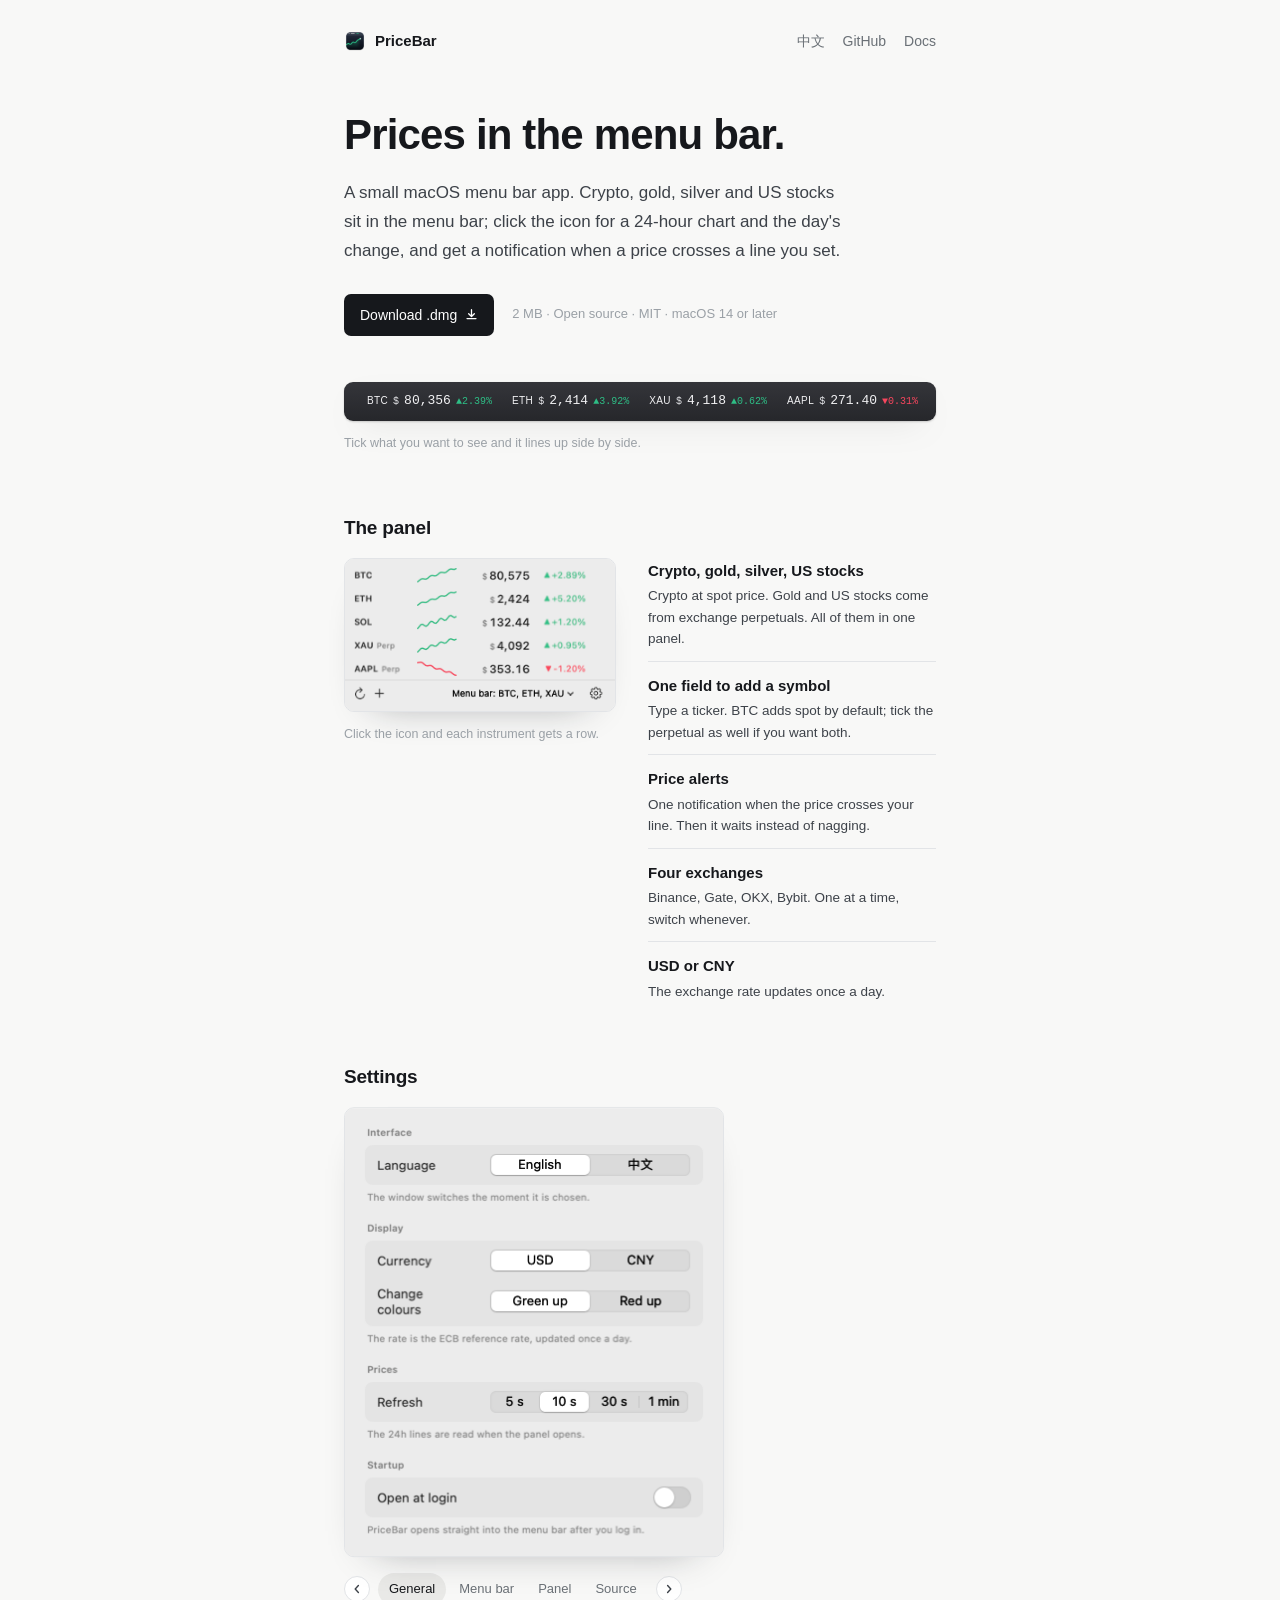
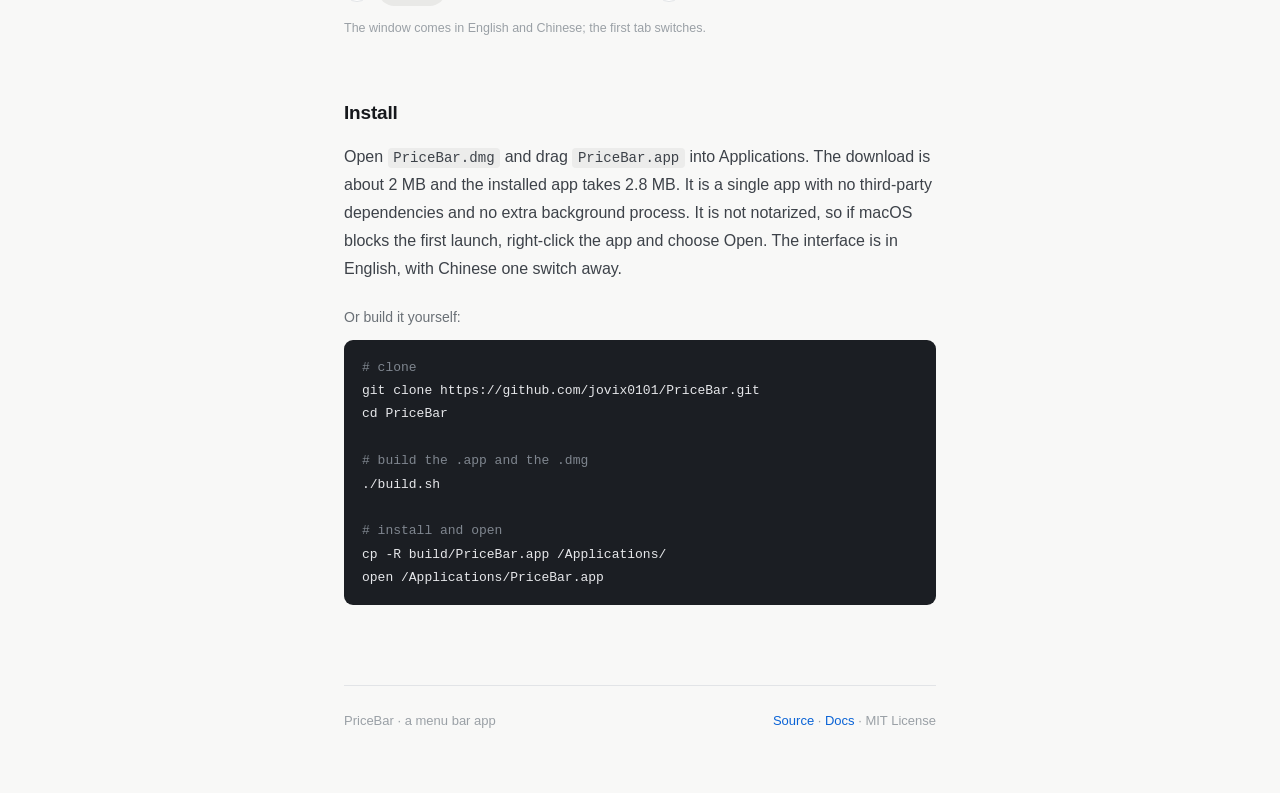
==== commit 8519695a: "仓库改名 PriceBar，链接与页面跟着改 GitHub 上的仓库名从小写 pricebar 改成 PriceBar，和 app、包名一致。 改名后 Pages 地址变成 /PriceBar/，旧地" ====
--- a/docs/index.html
+++ b/docs/index.html
@@ -5,10 +5,10 @@
 <meta name="viewport" content="width=device-width, initial-scale=1">
 <title>PriceBar — prices in the menu bar</title>
 <meta name="description" content="A macOS menu bar app for crypto, gold, silver and US stock prices. Click the icon for a 24-hour chart and change, and get a notification when a price crosses your line. Open source, free.">
-<link rel="canonical" href="https://jovix0101.github.io/pricebar/">
-<link rel="alternate" hreflang="zh-CN" href="https://jovix0101.github.io/pricebar/zh.html">
-<link rel="alternate" hreflang="en" href="https://jovix0101.github.io/pricebar/">
-<link rel="alternate" hreflang="x-default" href="https://jovix0101.github.io/pricebar/">
+<link rel="canonical" href="https://jovix0101.github.io/PriceBar/">
+<link rel="alternate" hreflang="zh-CN" href="https://jovix0101.github.io/PriceBar/zh.html">
+<link rel="alternate" hreflang="en" href="https://jovix0101.github.io/PriceBar/">
+<link rel="alternate" hreflang="x-default" href="https://jovix0101.github.io/PriceBar/">
 <meta name="theme-color" content="#f8f8f7">
 <link rel="apple-touch-icon" href="icon.png">
 <link rel="icon" href="data:image/svg+xml,%3Csvg xmlns='http://www.w3.org/2000/svg' viewBox='0 0 64 64'%3E%3Crect width='64' height='64' rx='14' fill='%2316181c'/%3E%3Cpath d='M12 40l10-9 8 5 9-13 13-6' fill='none' stroke='%232ebd85' stroke-width='5' stroke-linecap='round' stroke-linejoin='round'/%3E%3C/svg%3E">
@@ -16,16 +16,16 @@
 <meta property="og:type" content="website">
 <meta property="og:site_name" content="PriceBar">
 <meta property="og:locale" content="en_US">
-<meta property="og:url" content="https://jovix0101.github.io/pricebar/">
+<meta property="og:url" content="https://jovix0101.github.io/PriceBar/">
 <meta property="og:title" content="PriceBar — prices in the menu bar">
 <meta property="og:description" content="A macOS menu bar app for crypto, gold, silver and US stock prices: 24-hour chart, change, price alerts. Open source, free.">
-<meta property="og:image" content="https://jovix0101.github.io/pricebar/card.png">
+<meta property="og:image" content="https://jovix0101.github.io/PriceBar/card.png">
 <meta property="og:image:width" content="1200">
 <meta property="og:image:height" content="630">
 <meta name="twitter:card" content="summary_large_image">
 <meta name="twitter:title" content="PriceBar — prices in the menu bar">
 <meta name="twitter:description" content="A macOS menu bar app for crypto, gold, silver and US stock prices: 24-hour chart, change, price alerts. Open source, free.">
-<meta name="twitter:image" content="https://jovix0101.github.io/pricebar/card.png">
+<meta name="twitter:image" content="https://jovix0101.github.io/PriceBar/card.png">
 
 <script type="application/ld+json">
 {
@@ -36,16 +36,16 @@
   "applicationCategory": "FinanceApplication",
   "applicationSubCategory": "Price ticker",
   "description": "A macOS menu bar app for crypto, gold, silver and US stock prices: 24-hour chart, change, price alerts.",
-  "url": "https://jovix0101.github.io/pricebar/",
-  "downloadUrl": "https://github.com/jovix0101/pricebar/releases/latest",
+  "url": "https://jovix0101.github.io/PriceBar/",
+  "downloadUrl": "https://github.com/jovix0101/PriceBar/releases/latest",
   "fileSize": "2 MB",
-  "screenshot": "https://jovix0101.github.io/pricebar/panel@2x.png",
+  "screenshot": "https://jovix0101.github.io/PriceBar/panel@2x.png",
   "softwareVersion": "0.5.0",
   "license": "https://opensource.org/license/mit",
   "isAccessibleForFree": true,
   "offers": { "@type": "Offer", "price": "0", "priceCurrency": "USD" },
   "author": { "@type": "Person", "name": "jovix0101", "url": "https://github.com/jovix0101" },
-  "codeRepository": "https://github.com/jovix0101/pricebar"
+  "codeRepository": "https://github.com/jovix0101/PriceBar"
 }
 </script>
 
@@ -63,8 +63,8 @@
     </div>
     <nav>
       <a href="zh.html" lang="zh-CN" hreflang="zh-CN">中文</a>
-      <a href="https://github.com/jovix0101/pricebar">GitHub</a>
-      <a href="https://github.com/jovix0101/pricebar#readme">Docs</a>
+      <a href="https://github.com/jovix0101/PriceBar">GitHub</a>
+      <a href="https://github.com/jovix0101/PriceBar#readme">Docs</a>
     </nav>
   </header>
 
@@ -77,7 +77,7 @@
     </p>
 
     <div class="actions">
-      <a class="btn" href="https://github.com/jovix0101/pricebar/releases/latest/download/PriceBar.dmg">
+      <a class="btn" href="https://github.com/jovix0101/PriceBar/releases/latest/download/PriceBar.dmg">
         Download .dmg
         <svg width="13" height="13" viewBox="0 0 16 16" fill="none" aria-hidden="true">
           <path d="M8 2v8M4.5 7l3.5 3.5L11.5 7M2.5 13h11" stroke="currentColor" stroke-width="1.6"
@@ -178,8 +178,8 @@
     </p>
     <p class="sub">Or build it yourself:</p>
 <pre><span class="c"># clone</span>
-git clone https://github.com/jovix0101/pricebar.git
-cd pricebar
+git clone https://github.com/jovix0101/PriceBar.git
+cd PriceBar
 
 <span class="c"># build the .app and the .dmg</span>
 ./build.sh
@@ -192,8 +192,8 @@
   <footer>
     <span>PriceBar · a menu bar app</span>
     <span>
-      <a href="https://github.com/jovix0101/pricebar">Source</a> ·
-      <a href="https://github.com/jovix0101/pricebar/blob/main/README.md">Docs</a> ·
+      <a href="https://github.com/jovix0101/PriceBar">Source</a> ·
+      <a href="https://github.com/jovix0101/PriceBar/blob/main/README.md">Docs</a> ·
       MIT License
     </span>
   </footer>
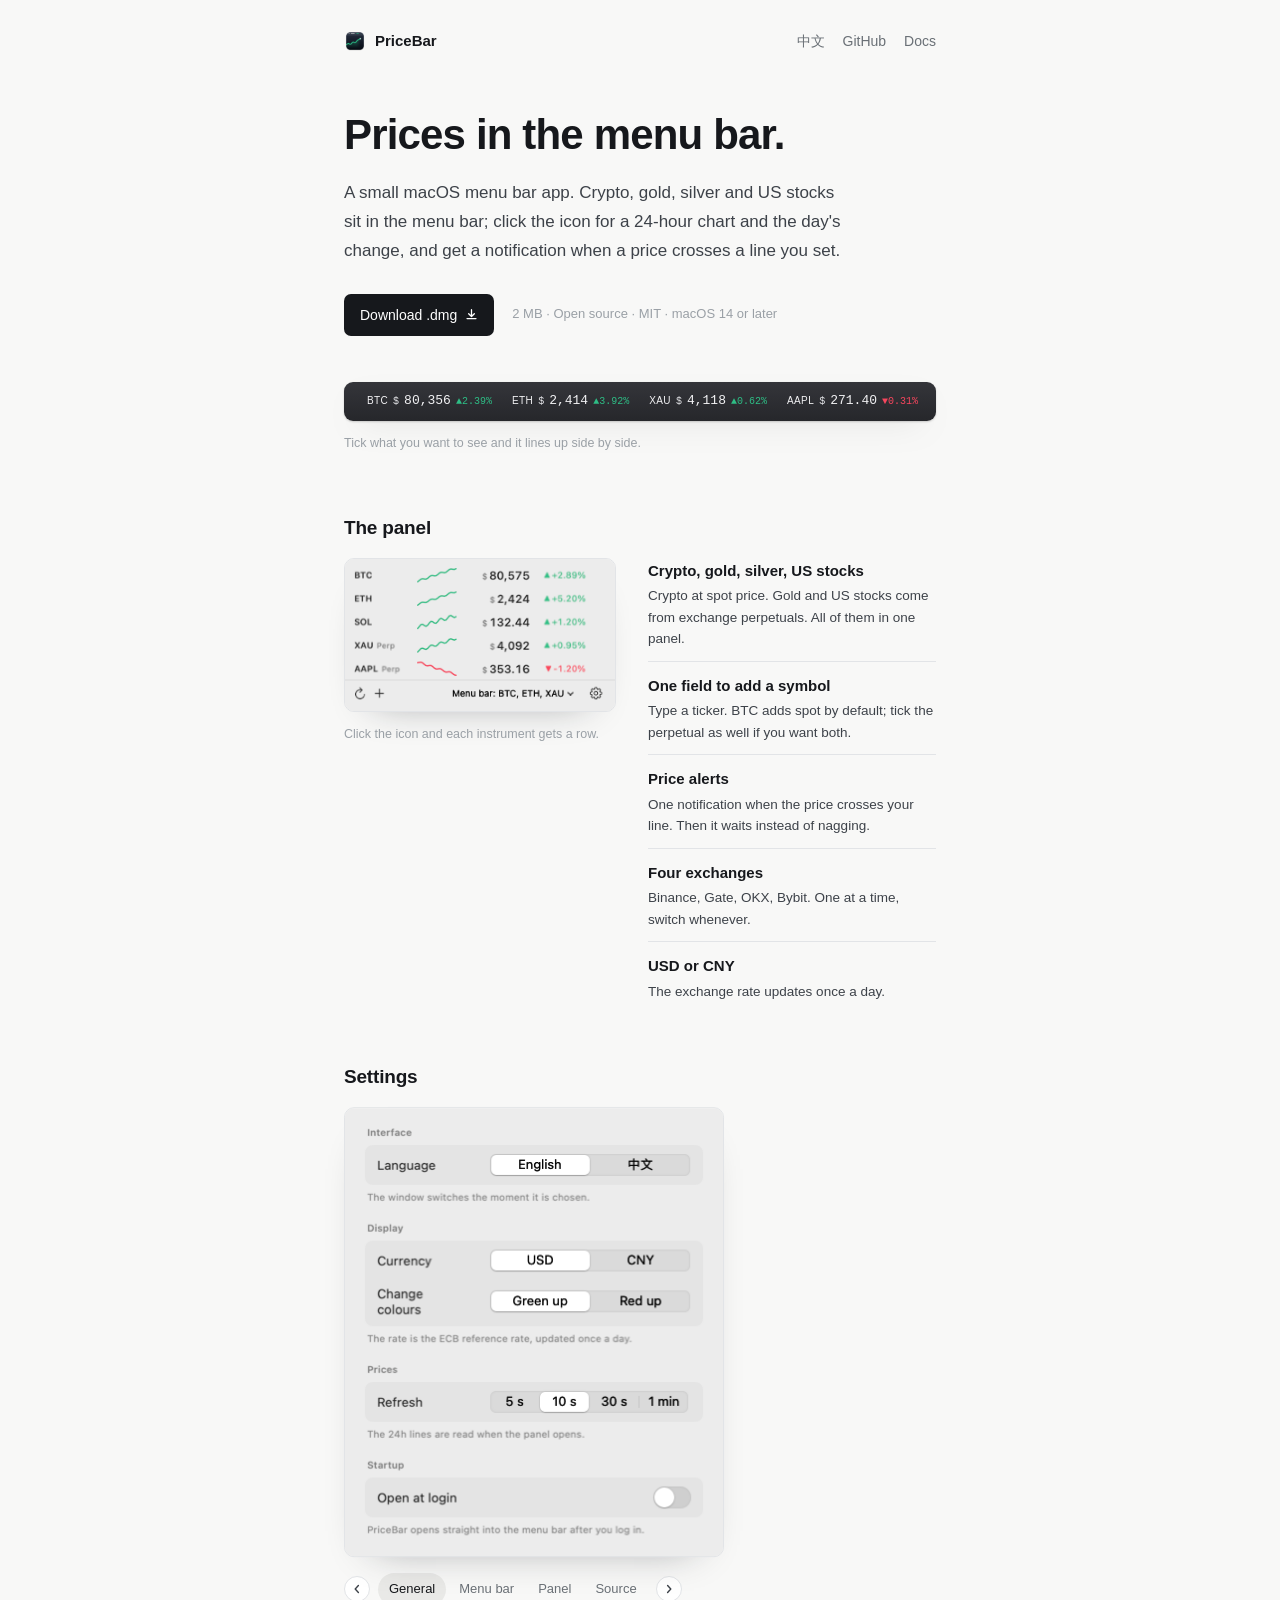
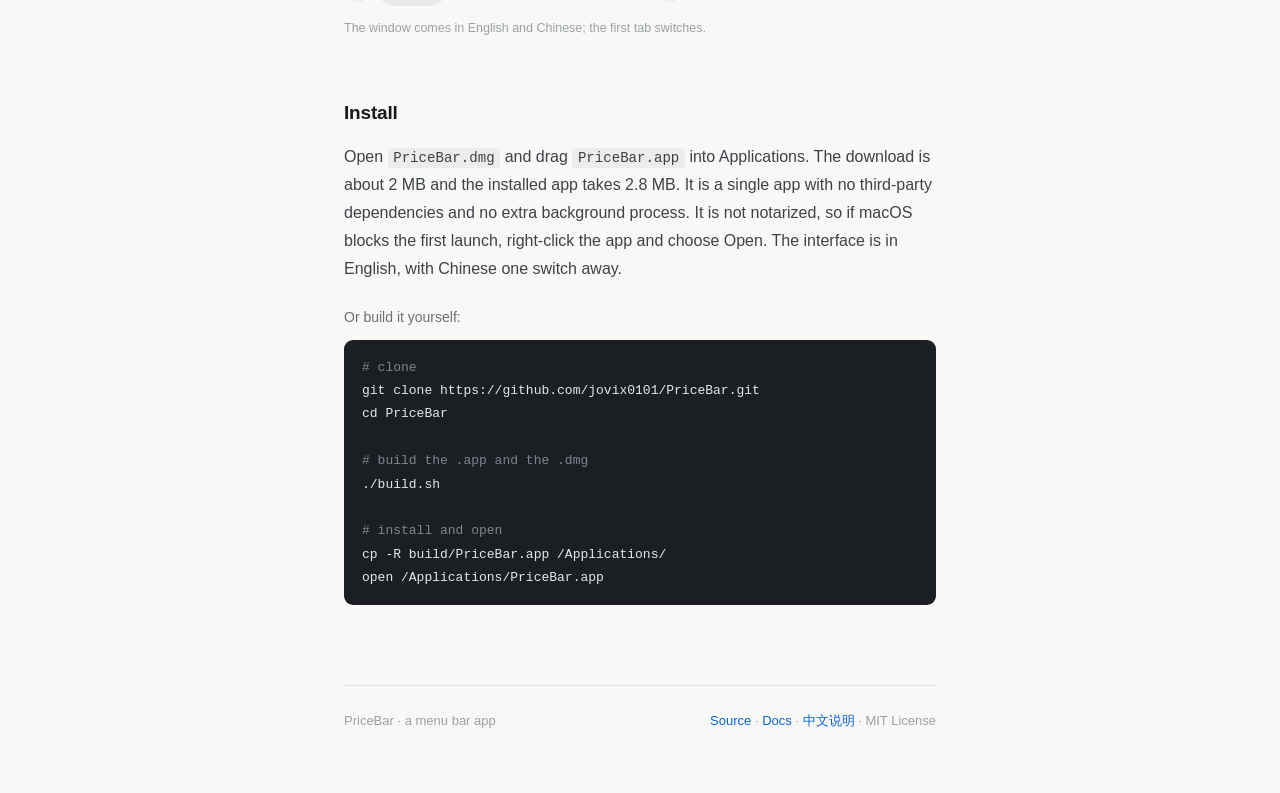
==== commit d33e8e13: "README 换成英文版，中文移到 README.zh-CN.md README 面向使用者，只留产品说明与安装用法，去掉项目结构和实现细节。 仓库描述、nightly 与 v0.1.0 的发布说明一" ====
--- a/docs/index.html
+++ b/docs/index.html
@@ -64,7 +64,7 @@
     <nav>
       <a href="zh.html" lang="zh-CN" hreflang="zh-CN">中文</a>
       <a href="https://github.com/jovix0101/PriceBar">GitHub</a>
-      <a href="https://github.com/jovix0101/PriceBar#readme">Docs</a>
+      <a href="https://github.com/jovix0101/PriceBar/blob/main/README.md">Docs</a>
     </nav>
   </header>
 
@@ -194,6 +194,7 @@
     <span>
       <a href="https://github.com/jovix0101/PriceBar">Source</a> ·
       <a href="https://github.com/jovix0101/PriceBar/blob/main/README.md">Docs</a> ·
+      <a href="https://github.com/jovix0101/PriceBar/blob/main/README.zh-CN.md" lang="zh-CN" hreflang="zh-CN">中文说明</a> ·
       MIT License
     </span>
   </footer>
